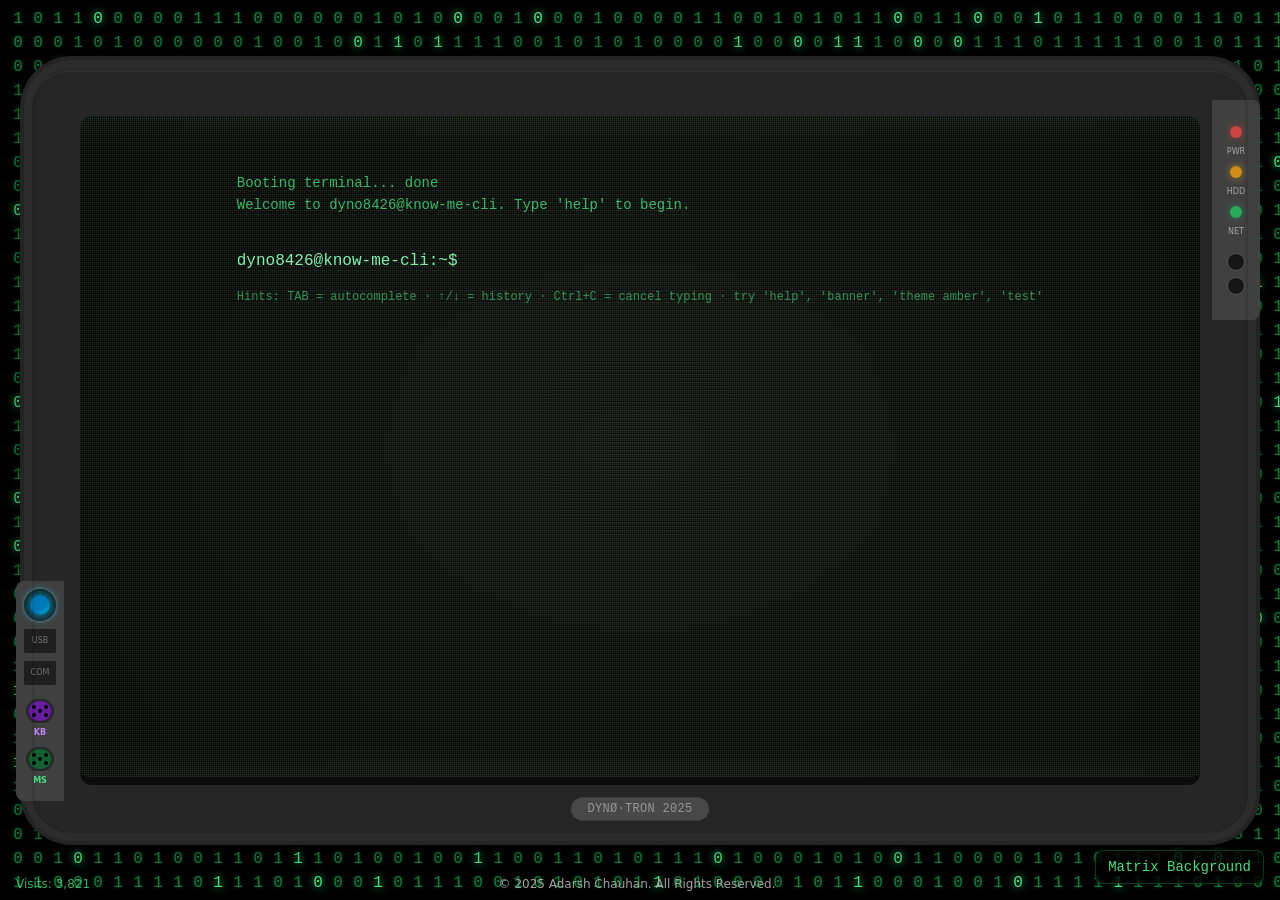
==== docs/index.html @ f68cdbf1 "chore: deploy site from dyno8426-cli @0ebcd3e7da10184cd6ae56329a484386a443151a" ====
<!doctype html>
<html lang="en">
  <head>
  <meta charset="UTF-8" />
  <meta name="viewport" content="width=device-width, initial-scale=1.0" />
  <title>Adarsh Chauhan's DYNØ·TRON 2025</title>
     <link rel="icon" type="image/svg+xml" href="./zero-one-icon.svg" />
    <script type="module" crossorigin src="./assets/index-DHwIZxsU.js"></script>
    <link rel="stylesheet" crossorigin href="./assets/index-DunEgooe.css">
  </head>
  <body>
    <div id="root"></div>
  </body>
</html>
---- docs/assets/index-DunEgooe.css ----
*,:before,:after{--tw-border-spacing-x: 0;--tw-border-spacing-y: 0;--tw-translate-x: 0;--tw-translate-y: 0;--tw-rotate: 0;--tw-skew-x: 0;--tw-skew-y: 0;--tw-scale-x: 1;--tw-scale-y: 1;--tw-pan-x: ;--tw-pan-y: ;--tw-pinch-zoom: ;--tw-scroll-snap-strictness: proximity;--tw-gradient-from-position: ;--tw-gradient-via-position: ;--tw-gradient-to-position: ;--tw-ordinal: ;--tw-slashed-zero: ;--tw-numeric-figure: ;--tw-numeric-spacing: ;--tw-numeric-fraction: ;--tw-ring-inset: ;--tw-ring-offset-width: 0px;--tw-ring-offset-color: #fff;--tw-ring-color: rgb(59 130 246 / .5);--tw-ring-offset-shadow: 0 0 #0000;--tw-ring-shadow: 0 0 #0000;--tw-shadow: 0 0 #0000;--tw-shadow-colored: 0 0 #0000;--tw-blur: ;--tw-brightness: ;--tw-contrast: ;--tw-grayscale: ;--tw-hue-rotate: ;--tw-invert: ;--tw-saturate: ;--tw-sepia: ;--tw-drop-shadow: ;--tw-backdrop-blur: ;--tw-backdrop-brightness: ;--tw-backdrop-contrast: ;--tw-backdrop-grayscale: ;--tw-backdrop-hue-rotate: ;--tw-backdrop-invert: ;--tw-backdrop-opacity: ;--tw-backdrop-saturate: ;--tw-backdrop-sepia: ;--tw-contain-size: ;--tw-contain-layout: ;--tw-contain-paint: ;--tw-contain-style: }::backdrop{--tw-border-spacing-x: 0;--tw-border-spacing-y: 0;--tw-translate-x: 0;--tw-translate-y: 0;--tw-rotate: 0;--tw-skew-x: 0;--tw-skew-y: 0;--tw-scale-x: 1;--tw-scale-y: 1;--tw-pan-x: ;--tw-pan-y: ;--tw-pinch-zoom: ;--tw-scroll-snap-strictness: proximity;--tw-gradient-from-position: ;--tw-gradient-via-position: ;--tw-gradient-to-position: ;--tw-ordinal: ;--tw-slashed-zero: ;--tw-numeric-figure: ;--tw-numeric-spacing: ;--tw-numeric-fraction: ;--tw-ring-inset: ;--tw-ring-offset-width: 0px;--tw-ring-offset-color: #fff;--tw-ring-color: rgb(59 130 246 / .5);--tw-ring-offset-shadow: 0 0 #0000;--tw-ring-shadow: 0 0 #0000;--tw-shadow: 0 0 #0000;--tw-shadow-colored: 0 0 #0000;--tw-blur: ;--tw-brightness: ;--tw-contrast: ;--tw-grayscale: ;--tw-hue-rotate: ;--tw-invert: ;--tw-saturate: ;--tw-sepia: ;--tw-drop-shadow: ;--tw-backdrop-blur: ;--tw-backdrop-brightness: ;--tw-backdrop-contrast: ;--tw-backdrop-grayscale: ;--tw-backdrop-hue-rotate: ;--tw-backdrop-invert: ;--tw-backdrop-opacity: ;--tw-backdrop-saturate: ;--tw-backdrop-sepia: ;--tw-contain-size: ;--tw-contain-layout: ;--tw-contain-paint: ;--tw-contain-style: }*,:before,:after{box-sizing:border-box;border-width:0;border-style:solid;border-color:#e5e7eb}:before,:after{--tw-content: ""}html,:host{line-height:1.5;-webkit-text-size-adjust:100%;-moz-tab-size:4;-o-tab-size:4;tab-size:4;font-family:ui-sans-serif,system-ui,sans-serif,"Apple Color Emoji","Segoe UI Emoji",Segoe UI Symbol,"Noto Color Emoji";font-feature-settings:normal;font-variation-settings:normal;-webkit-tap-highlight-color:transparent}body{margin:0;line-height:inherit}hr{height:0;color:inherit;border-top-width:1px}abbr:where([title]){-webkit-text-decoration:underline dotted;text-decoration:underline dotted}h1,h2,h3,h4,h5,h6{font-size:inherit;font-weight:inherit}a{color:inherit;text-decoration:inherit}b,strong{font-weight:bolder}code,kbd,samp,pre{font-family:ui-monospace,SFMono-Regular,Menlo,Monaco,Consolas,Liberation Mono,Courier New,monospace;font-feature-settings:normal;font-variation-settings:normal;font-size:1em}small{font-size:80%}sub,sup{font-size:75%;line-height:0;position:relative;vertical-align:baseline}sub{bottom:-.25em}sup{top:-.5em}table{text-indent:0;border-color:inherit;border-collapse:collapse}button,input,optgroup,select,textarea{font-family:inherit;font-feature-settings:inherit;font-variation-settings:inherit;font-size:100%;font-weight:inherit;line-height:inherit;letter-spacing:inherit;color:inherit;margin:0;padding:0}button,select{text-transform:none}button,input:where([type=button]),input:where([type=reset]),input:where([type=submit]){-webkit-appearance:button;background-color:transparent;background-image:none}:-moz-focusring{outline:auto}:-moz-ui-invalid{box-shadow:none}progress{vertical-align:baseline}::-webkit-inner-spin-button,::-webkit-outer-spin-button{height:auto}[type=search]{-webkit-appearance:textfield;outline-offset:-2px}::-webkit-search-decoration{-webkit-appearance:none}::-webkit-file-upload-button{-webkit-appearance:button;font:inherit}summary{display:list-item}blockquote,dl,dd,h1,h2,h3,h4,h5,h6,hr,figure,p,pre{margin:0}fieldset{margin:0;padding:0}legend{padding:0}ol,ul,menu{list-style:none;margin:0;padding:0}dialog{padding:0}textarea{resize:vertical}input::-moz-placeholder,textarea::-moz-placeholder{opacity:1;color:#9ca3af}input::placeholder,textarea::placeholder{opacity:1;color:#9ca3af}button,[role=button]{cursor:pointer}:disabled{cursor:default}img,svg,video,canvas,audio,iframe,embed,object{display:block;vertical-align:middle}img,video{max-width:100%;height:auto}[hidden]:where(:not([hidden=until-found])){display:none}.container{width:100%}@media (min-width: 640px){.container{max-width:640px}}@media (min-width: 768px){.container{max-width:768px}}@media (min-width: 1024px){.container{max-width:1024px}}@media (min-width: 1280px){.container{max-width:1280px}}@media (min-width: 1536px){.container{max-width:1536px}}.sr-only{position:absolute;width:1px;height:1px;padding:0;margin:-1px;overflow:hidden;clip:rect(0,0,0,0);white-space:nowrap;border-width:0}.pointer-events-none{pointer-events:none}.pointer-events-auto{pointer-events:auto}.static{position:static}.fixed{position:fixed}.absolute{position:absolute}.relative{position:relative}.inset-0{inset:0}.-left-4{left:-1rem}.-right-3{right:-.75rem}.bottom-1{bottom:.25rem}.bottom-2{bottom:.5rem}.bottom-3{bottom:.75rem}.bottom-4{bottom:1rem}.bottom-8{bottom:2rem}.left-0{left:0}.left-1{left:.25rem}.left-1\/2{left:50%}.right-1{right:.25rem}.right-4{right:1rem}.top-1{top:.25rem}.top-8{top:2rem}.z-10{z-index:10}.z-50{z-index:50}.mx-auto{margin-left:auto;margin-right:auto}.mb-6{margin-bottom:1.5rem}.mt-1{margin-top:.25rem}.mt-2{margin-top:.5rem}.mt-4{margin-top:1rem}.mt-auto{margin-top:auto}.block{display:block}.flex{display:flex}.\!grid{display:grid!important}.grid{display:grid}.hidden{display:none}.aspect-square{aspect-ratio:1 / 1}.h-1{height:.25rem}.h-10{height:2.5rem}.h-12{height:3rem}.h-3{height:.75rem}.h-4{height:1rem}.h-5{height:1.25rem}.h-6{height:1.5rem}.h-7{height:1.75rem}.h-8{height:2rem}.h-\[220px\]{height:220px}.h-\[85vh\]{height:85vh}.h-full{height:100%}.min-h-full{min-height:100%}.min-h-screen{min-height:100vh}.w-1{width:.25rem}.w-10{width:2.5rem}.w-12{width:3rem}.w-20{width:5rem}.w-3{width:.75rem}.w-4{width:1rem}.w-5{width:1.25rem}.w-7{width:1.75rem}.w-8{width:2rem}.w-\[95vw\]{width:95vw}.w-full{width:100%}.max-w-4xl{max-width:56rem}.max-w-\[1400px\]{max-width:1400px}.flex-1{flex:1 1 0%}.shrink-0{flex-shrink:0}.flex-grow,.grow{flex-grow:1}.-translate-x-1\/2{--tw-translate-x: -50%;transform:translate(var(--tw-translate-x),var(--tw-translate-y)) rotate(var(--tw-rotate)) skew(var(--tw-skew-x)) skewY(var(--tw-skew-y)) scaleX(var(--tw-scale-x)) scaleY(var(--tw-scale-y))}.transform{transform:translate(var(--tw-translate-x),var(--tw-translate-y)) rotate(var(--tw-rotate)) skew(var(--tw-skew-x)) skewY(var(--tw-skew-y)) scaleX(var(--tw-scale-x)) scaleY(var(--tw-scale-y))}@keyframes pulse{50%{opacity:.5}}.animate-pulse{animation:pulse 2s cubic-bezier(.4,0,.6,1) infinite}.cursor-pointer{cursor:pointer}.select-none{-webkit-user-select:none;-moz-user-select:none;user-select:none}.resize{resize:both}.flex-col{flex-direction:column}.place-items-center{place-items:center}.items-center{align-items:center}.items-baseline{align-items:baseline}.justify-center{justify-content:center}.justify-between{justify-content:space-between}.gap-1{gap:.25rem}.gap-2{gap:.5rem}.gap-4{gap:1rem}.space-y-1>:not([hidden])~:not([hidden]){--tw-space-y-reverse: 0;margin-top:calc(.25rem * calc(1 - var(--tw-space-y-reverse)));margin-bottom:calc(.25rem * var(--tw-space-y-reverse))}.overflow-auto{overflow:auto}.overflow-hidden{overflow:hidden}.whitespace-pre-wrap{white-space:pre-wrap}.break-all{word-break:break-all}.rounded-\[2\.5rem\]{border-radius:2.5rem}.rounded-full{border-radius:9999px}.rounded-lg{border-radius:.5rem}.rounded-sm{border-radius:.125rem}.rounded-xl{border-radius:.75rem}.rounded-l-lg{border-top-left-radius:.5rem;border-bottom-left-radius:.5rem}.rounded-r-lg{border-top-right-radius:.5rem;border-bottom-right-radius:.5rem}.border{border-width:1px}.border-2{border-width:2px}.border-b-8{border-bottom-width:8px}.border-amber-400\/30{border-color:#fbbf244d}.border-blue-500\/30{border-color:#3b82f64d}.border-green-500\/30{border-color:#22c55e4d}.border-neutral-400\/30{border-color:#a3a3a34d}.border-neutral-700{--tw-border-opacity: 1;border-color:rgb(64 64 64 / var(--tw-border-opacity, 1))}.border-neutral-800{--tw-border-opacity: 1;border-color:rgb(38 38 38 / var(--tw-border-opacity, 1))}.border-neutral-900\/50{border-color:#17171780}.border-red-500\/30{border-color:#ef44444d}.bg-amber-300{--tw-bg-opacity: 1;background-color:rgb(252 211 77 / var(--tw-bg-opacity, 1))}.bg-amber-500\/80{background-color:#f59e0bcc}.bg-black{--tw-bg-opacity: 1;background-color:rgb(0 0 0 / var(--tw-bg-opacity, 1))}.bg-black\/80{background-color:#000c}.bg-blue-400{--tw-bg-opacity: 1;background-color:rgb(96 165 250 / var(--tw-bg-opacity, 1))}.bg-green-400{--tw-bg-opacity: 1;background-color:rgb(74 222 128 / var(--tw-bg-opacity, 1))}.bg-green-500\/80{background-color:#22c55ecc}.bg-green-800\/80{background-color:#166534cc}.bg-green-900{--tw-bg-opacity: 1;background-color:rgb(20 83 45 / var(--tw-bg-opacity, 1))}.bg-green-900\/30{background-color:#14532d4d}.bg-neutral-200{--tw-bg-opacity: 1;background-color:rgb(229 229 229 / var(--tw-bg-opacity, 1))}.bg-neutral-600\/90{background-color:#525252e6}.bg-neutral-700{--tw-bg-opacity: 1;background-color:rgb(64 64 64 / var(--tw-bg-opacity, 1))}.bg-neutral-800{--tw-bg-opacity: 1;background-color:rgb(38 38 38 / var(--tw-bg-opacity, 1))}.bg-neutral-900{--tw-bg-opacity: 1;background-color:rgb(23 23 23 / var(--tw-bg-opacity, 1))}.bg-neutral-900\/80{background-color:#171717cc}.bg-purple-800\/80{background-color:#6b21a8cc}.bg-purple-900{--tw-bg-opacity: 1;background-color:rgb(88 28 135 / var(--tw-bg-opacity, 1))}.bg-red-400{--tw-bg-opacity: 1;background-color:rgb(248 113 113 / var(--tw-bg-opacity, 1))}.bg-red-500\/80{background-color:#ef4444cc}.bg-transparent{background-color:transparent}.bg-screen-glow{background-image:radial-gradient(ellipse at center,rgba(255,255,255,.15) 0%,transparent 70%)}.bg-screen-vignette{background-image:radial-gradient(circle at center,transparent 0%,rgba(0,0,0,.5) 100%)}.p-2{padding:.5rem}.p-4{padding:1rem}.p-6{padding:1.5rem}.px-3{padding-left:.75rem;padding-right:.75rem}.px-4{padding-left:1rem;padding-right:1rem}.py-1{padding-top:.25rem;padding-bottom:.25rem}.py-1\.5{padding-top:.375rem;padding-bottom:.375rem}.py-6{padding-top:1.5rem;padding-bottom:1.5rem}.text-center{text-align:center}.text-\[8px\]{font-size:8px}.text-sm{font-size:.875rem;line-height:1.25rem}.text-xs{font-size:.75rem;line-height:1rem}.font-bold{font-weight:700}.leading-relaxed{line-height:1.625}.tracking-wide{letter-spacing:.025em}.text-amber-200{--tw-text-opacity: 1;color:rgb(253 230 138 / var(--tw-text-opacity, 1))}.text-amber-300{--tw-text-opacity: 1;color:rgb(252 211 77 / var(--tw-text-opacity, 1))}.text-amber-700{--tw-text-opacity: 1;color:rgb(180 83 9 / var(--tw-text-opacity, 1))}.text-blue-300{--tw-text-opacity: 1;color:rgb(147 197 253 / var(--tw-text-opacity, 1))}.text-blue-400{--tw-text-opacity: 1;color:rgb(96 165 250 / var(--tw-text-opacity, 1))}.text-blue-700{--tw-text-opacity: 1;color:rgb(29 78 216 / var(--tw-text-opacity, 1))}.text-green-300{--tw-text-opacity: 1;color:rgb(134 239 172 / var(--tw-text-opacity, 1))}.text-green-400{--tw-text-opacity: 1;color:rgb(74 222 128 / var(--tw-text-opacity, 1))}.text-green-700{--tw-text-opacity: 1;color:rgb(21 128 61 / var(--tw-text-opacity, 1))}.text-neutral-100{--tw-text-opacity: 1;color:rgb(245 245 245 / var(--tw-text-opacity, 1))}.text-neutral-200{--tw-text-opacity: 1;color:rgb(229 229 229 / var(--tw-text-opacity, 1))}.text-neutral-400{--tw-text-opacity: 1;color:rgb(163 163 163 / var(--tw-text-opacity, 1))}.text-neutral-500{--tw-text-opacity: 1;color:rgb(115 115 115 / var(--tw-text-opacity, 1))}.text-neutral-700{--tw-text-opacity: 1;color:rgb(64 64 64 / var(--tw-text-opacity, 1))}.text-purple-400{--tw-text-opacity: 1;color:rgb(192 132 252 / var(--tw-text-opacity, 1))}.text-red-300{--tw-text-opacity: 1;color:rgb(252 165 165 / var(--tw-text-opacity, 1))}.text-red-400{--tw-text-opacity: 1;color:rgb(248 113 113 / var(--tw-text-opacity, 1))}.text-red-700{--tw-text-opacity: 1;color:rgb(185 28 28 / var(--tw-text-opacity, 1))}.text-white{--tw-text-opacity: 1;color:rgb(255 255 255 / var(--tw-text-opacity, 1))}.underline{text-decoration-line:underline}.opacity-100{opacity:1}.opacity-20{opacity:.2}.opacity-30{opacity:.3}.opacity-50{opacity:.5}.opacity-60{opacity:.6}.opacity-70{opacity:.7}.opacity-80{opacity:.8}.opacity-90{opacity:.9}.shadow{--tw-shadow: 0 1px 3px 0 rgb(0 0 0 / .1), 0 1px 2px -1px rgb(0 0 0 / .1);--tw-shadow-colored: 0 1px 3px 0 var(--tw-shadow-color), 0 1px 2px -1px var(--tw-shadow-color);box-shadow:var(--tw-ring-offset-shadow, 0 0 #0000),var(--tw-ring-shadow, 0 0 #0000),var(--tw-shadow)}.shadow-glow-amber{--tw-shadow: 0 0 8px rgba(251,191,36,.5);--tw-shadow-colored: 0 0 8px var(--tw-shadow-color);box-shadow:var(--tw-ring-offset-shadow, 0 0 #0000),var(--tw-ring-shadow, 0 0 #0000),var(--tw-shadow)}.shadow-glow-green{--tw-shadow: 0 0 8px rgba(34,197,94,.5);--tw-shadow-colored: 0 0 8px var(--tw-shadow-color);box-shadow:var(--tw-ring-offset-shadow, 0 0 #0000),var(--tw-ring-shadow, 0 0 #0000),var(--tw-shadow)}.shadow-glow-red{--tw-shadow: 0 0 8px rgba(239,68,68,.5);--tw-shadow-colored: 0 0 8px var(--tw-shadow-color);box-shadow:var(--tw-ring-offset-shadow, 0 0 #0000),var(--tw-ring-shadow, 0 0 #0000),var(--tw-shadow)}.shadow-inner{--tw-shadow: inset 0 2px 4px 0 rgb(0 0 0 / .05);--tw-shadow-colored: inset 0 2px 4px 0 var(--tw-shadow-color);box-shadow:var(--tw-ring-offset-shadow, 0 0 #0000),var(--tw-ring-shadow, 0 0 #0000),var(--tw-shadow)}.shadow-inner-screen{--tw-shadow: inset 0 0 30px rgba(0,0,0,.7);--tw-shadow-colored: inset 0 0 30px var(--tw-shadow-color);box-shadow:var(--tw-ring-offset-shadow, 0 0 #0000),var(--tw-ring-shadow, 0 0 #0000),var(--tw-shadow)}.shadow-inner-strong{--tw-shadow: inset 0 2px 4px rgba(0,0,0,.3);--tw-shadow-colored: inset 0 2px 4px var(--tw-shadow-color);box-shadow:var(--tw-ring-offset-shadow, 0 0 #0000),var(--tw-ring-shadow, 0 0 #0000),var(--tw-shadow)}.shadow-monitor{--tw-shadow: 0 0 0 8px #2c2c2c,0 0 0 12px #242424,0 0 32px 12px rgba(0,0,0,.4);--tw-shadow-colored: 0 0 0 8px var(--tw-shadow-color), 0 0 0 12px var(--tw-shadow-color), 0 0 32px 12px var(--tw-shadow-color);box-shadow:var(--tw-ring-offset-shadow, 0 0 #0000),var(--tw-ring-shadow, 0 0 #0000),var(--tw-shadow)}.outline-none{outline:2px solid transparent;outline-offset:2px}.ring-1{--tw-ring-offset-shadow: var(--tw-ring-inset) 0 0 0 var(--tw-ring-offset-width) var(--tw-ring-offset-color);--tw-ring-shadow: var(--tw-ring-inset) 0 0 0 calc(1px + var(--tw-ring-offset-width)) var(--tw-ring-color);box-shadow:var(--tw-ring-offset-shadow),var(--tw-ring-shadow),var(--tw-shadow, 0 0 #0000)}.ring-2{--tw-ring-offset-shadow: var(--tw-ring-inset) 0 0 0 var(--tw-ring-offset-width) var(--tw-ring-offset-color);--tw-ring-shadow: var(--tw-ring-inset) 0 0 0 calc(2px + var(--tw-ring-offset-width)) var(--tw-ring-color);box-shadow:var(--tw-ring-offset-shadow),var(--tw-ring-shadow),var(--tw-shadow, 0 0 #0000)}.ring-neutral-600{--tw-ring-opacity: 1;--tw-ring-color: rgb(82 82 82 / var(--tw-ring-opacity, 1))}.filter{filter:var(--tw-blur) var(--tw-brightness) var(--tw-contrast) var(--tw-grayscale) var(--tw-hue-rotate) var(--tw-invert) var(--tw-saturate) var(--tw-sepia) var(--tw-drop-shadow)}.transition-all{transition-property:all;transition-timing-function:cubic-bezier(.4,0,.2,1);transition-duration:.15s}.transition-colors{transition-property:color,background-color,border-color,text-decoration-color,fill,stroke;transition-timing-function:cubic-bezier(.4,0,.2,1);transition-duration:.15s}.transition-opacity{transition-property:opacity;transition-timing-function:cubic-bezier(.4,0,.2,1);transition-duration:.15s}.duration-200{transition-duration:.2s}.duration-75{transition-duration:75ms}.crt-monitor{position:relative;overflow:hidden}.crt-monitor:before{content:"";position:absolute;inset:0;pointer-events:none;z-index:1;background-size:100% 4px;background-image:linear-gradient(0deg,transparent 0%,rgba(32,128,32,.2) 2%,rgba(32,128,32,.8) 3%,rgba(32,128,32,.2) 3%,transparent 100%);animation:scanning 7.5s linear infinite}.crt-monitor:after{content:"";position:absolute;inset:0;pointer-events:none;z-index:2;background:linear-gradient(#12101000 50%,#00000040 50%);background-size:100% 4px}.crt-pixels{background-image:linear-gradient(to right,rgba(255,255,255,.1) 1px,transparent 1px),linear-gradient(to bottom,rgba(255,255,255,.1) 1px,transparent 1px);background-size:2px 2px}@keyframes scanning{0%{transform:translateY(-100%)}to{transform:translateY(100%)}}.font-mono{font-family:ui-monospace,SFMono-Regular,Menlo,Monaco,Consolas,Liberation Mono,Courier New,monospace}.input-mono-caret{font-family:ui-monospace,SFMono-Regular,Menlo,Monaco,Consolas,Liberation Mono,Courier New,monospace;line-height:1.25;caret-color:currentColor}@keyframes blink-caret{0%,50%{opacity:1}50.1%,to{opacity:0}}.input-mono-caret.fallback-caret{position:relative}.input-mono-caret.fallback-caret:after{content:"";position:absolute;right:0;top:0;bottom:0;width:8px;background:currentColor;margin:auto 0;animation:blink-caret .8s steps(2,end) infinite;display:none;border-radius:2px}.input-mono-caret.fallback-caret:focus:after{display:block}.selection\:bg-white\/10 *::-moz-selection{background-color:#ffffff1a}.selection\:bg-white\/10 *::selection{background-color:#ffffff1a}.selection\:text-white *::-moz-selection{--tw-text-opacity: 1;color:rgb(255 255 255 / var(--tw-text-opacity, 1))}.selection\:text-white *::selection{--tw-text-opacity: 1;color:rgb(255 255 255 / var(--tw-text-opacity, 1))}.selection\:bg-white\/10::-moz-selection{background-color:#ffffff1a}.selection\:bg-white\/10::selection{background-color:#ffffff1a}.selection\:text-white::-moz-selection{--tw-text-opacity: 1;color:rgb(255 255 255 / var(--tw-text-opacity, 1))}.selection\:text-white::selection{--tw-text-opacity: 1;color:rgb(255 255 255 / var(--tw-text-opacity, 1))}.before\:absolute:before{content:var(--tw-content);position:absolute}.before\:inset-0:before{content:var(--tw-content);inset:0}.before\:rounded-\[2\.5rem\]:before{content:var(--tw-content);border-radius:2.5rem}.before\:border-t-4:before{content:var(--tw-content);border-top-width:4px}.before\:border-neutral-600\/30:before{content:var(--tw-content);border-color:#5252524d}.before\:content-\[\'\'\]:before{--tw-content: "";content:var(--tw-content)}.after\:absolute:after{content:var(--tw-content);position:absolute}.after\:inset-0:after{content:var(--tw-content);inset:0}.after\:rounded-\[2\.5rem\]:after{content:var(--tw-content);border-radius:2.5rem}.after\:shadow-inner-strong:after{content:var(--tw-content);--tw-shadow: inset 0 2px 4px rgba(0,0,0,.3);--tw-shadow-colored: inset 0 2px 4px var(--tw-shadow-color);box-shadow:var(--tw-ring-offset-shadow, 0 0 #0000),var(--tw-ring-shadow, 0 0 #0000),var(--tw-shadow)}.after\:content-\[\'\'\]:after{--tw-content: "";content:var(--tw-content)}.hover\:border-amber-400\/50:hover{border-color:#fbbf2480}.hover\:border-blue-500\/50:hover{border-color:#3b82f680}.hover\:border-green-500\/50:hover{border-color:#22c55e80}.hover\:border-neutral-400\/50:hover{border-color:#a3a3a380}.hover\:border-red-500\/50:hover{border-color:#ef444480}.group:hover .group-hover\:opacity-100{opacity:1}@media (min-width: 640px){.sm\:py-10{padding-top:2.5rem;padding-bottom:2.5rem}}@media (min-width: 768px){.md\:p-8{padding:2rem}}@media (min-width: 1024px){.lg\:p-12{padding:3rem}}@keyframes matrix-rain{0%{transform:translateY(-100%);opacity:0}20%{opacity:.8}90%{opacity:.8}to{transform:translateY(100%);opacity:0}}.matrix-bg{position:fixed;inset:0;overflow:hidden;background:#000;z-index:0}.matrix-column{position:absolute;width:20px;top:0;left:var(--x);transform:translateY(var(--start-y));animation:matrix-rain var(--speed) infinite linear;animation-delay:var(--delay);-webkit-user-select:none;-moz-user-select:none;user-select:none}.matrix-character{display:block;text-align:center;font-family:monospace;font-size:14px;line-height:1}
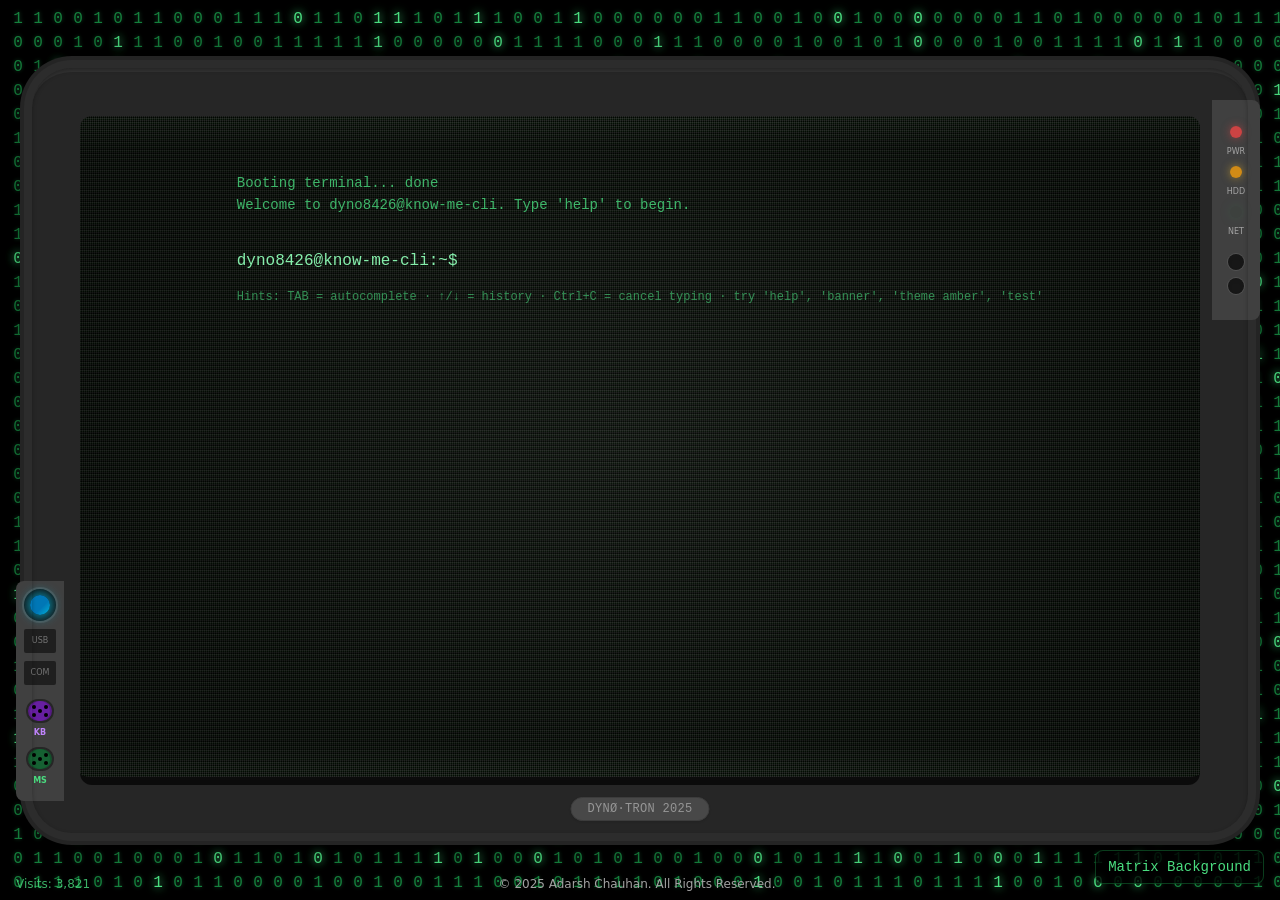
==== commit f91b0496: "chore: deploy site from dyno8426-cli @2c02b6acd213cca4d020128799803cfb2d955483" ====
--- a/docs/index.html
+++ b/docs/index.html
@@ -5,7 +5,7 @@
   <meta name="viewport" content="width=device-width, initial-scale=1.0" />
   <title>Adarsh Chauhan's DYNØ·TRON 2025</title>
      <link rel="icon" type="image/svg+xml" href="./zero-one-icon.svg" />
-    <script type="module" crossorigin src="./assets/index-DHwIZxsU.js"></script>
+    <script type="module" crossorigin src="./assets/index-De3m5Eih.js"></script>
     <link rel="stylesheet" crossorigin href="./assets/index-DunEgooe.css">
   </head>
   <body>
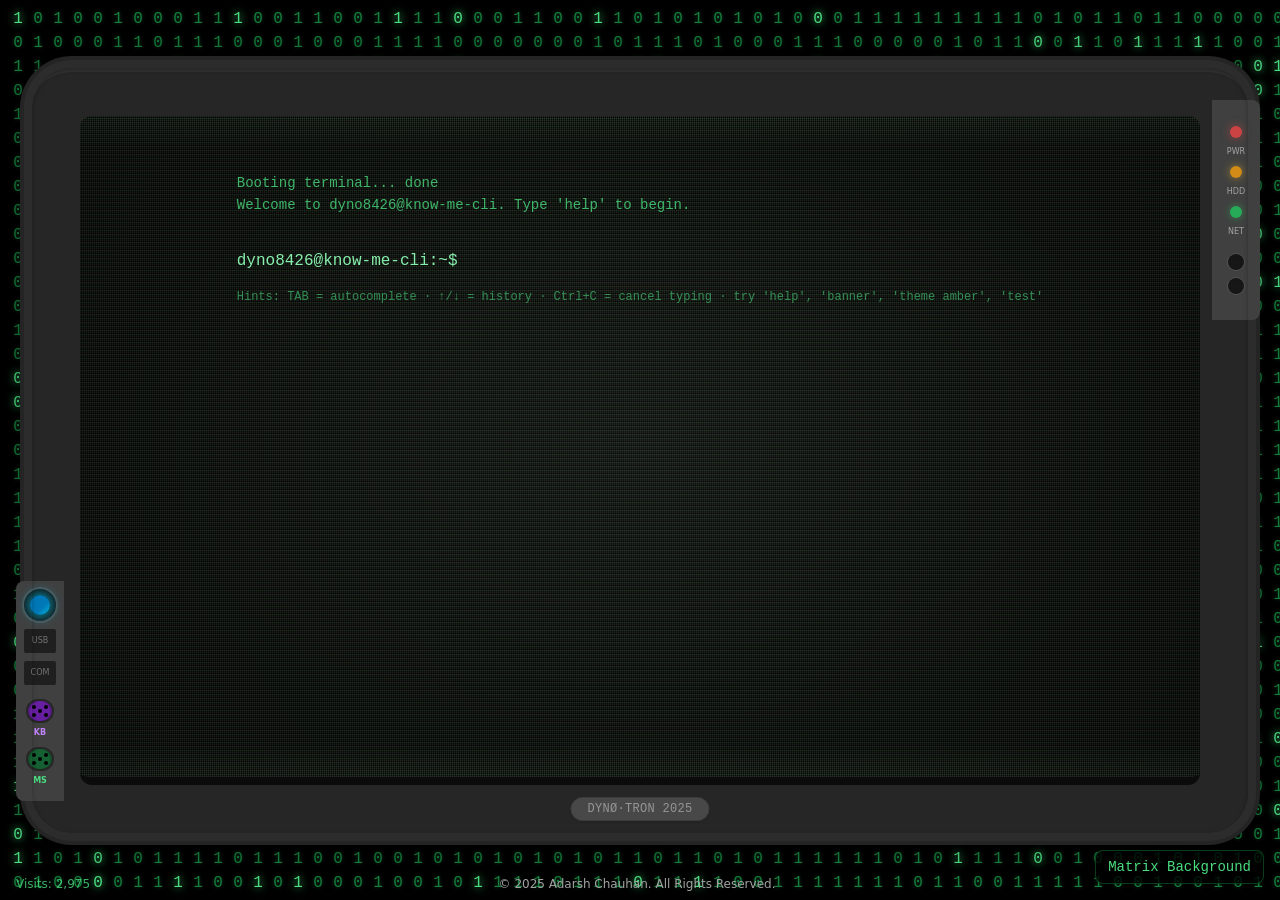
==== commit 4dd44414: "chore: deploy site from dyno8426-cli @3fd54de987e63e93e37acfb64f6f6dd888cb2ba9" ====
--- a/docs/index.html
+++ b/docs/index.html
@@ -5,7 +5,7 @@
   <meta name="viewport" content="width=device-width, initial-scale=1.0" />
   <title>Adarsh Chauhan's DYNØ·TRON 2025</title>
      <link rel="icon" type="image/svg+xml" href="./zero-one-icon.svg" />
-    <script type="module" crossorigin src="./assets/index-De3m5Eih.js"></script>
+    <script type="module" crossorigin src="./assets/index-BwGnNGCs.js"></script>
     <link rel="stylesheet" crossorigin href="./assets/index-DunEgooe.css">
   </head>
   <body>
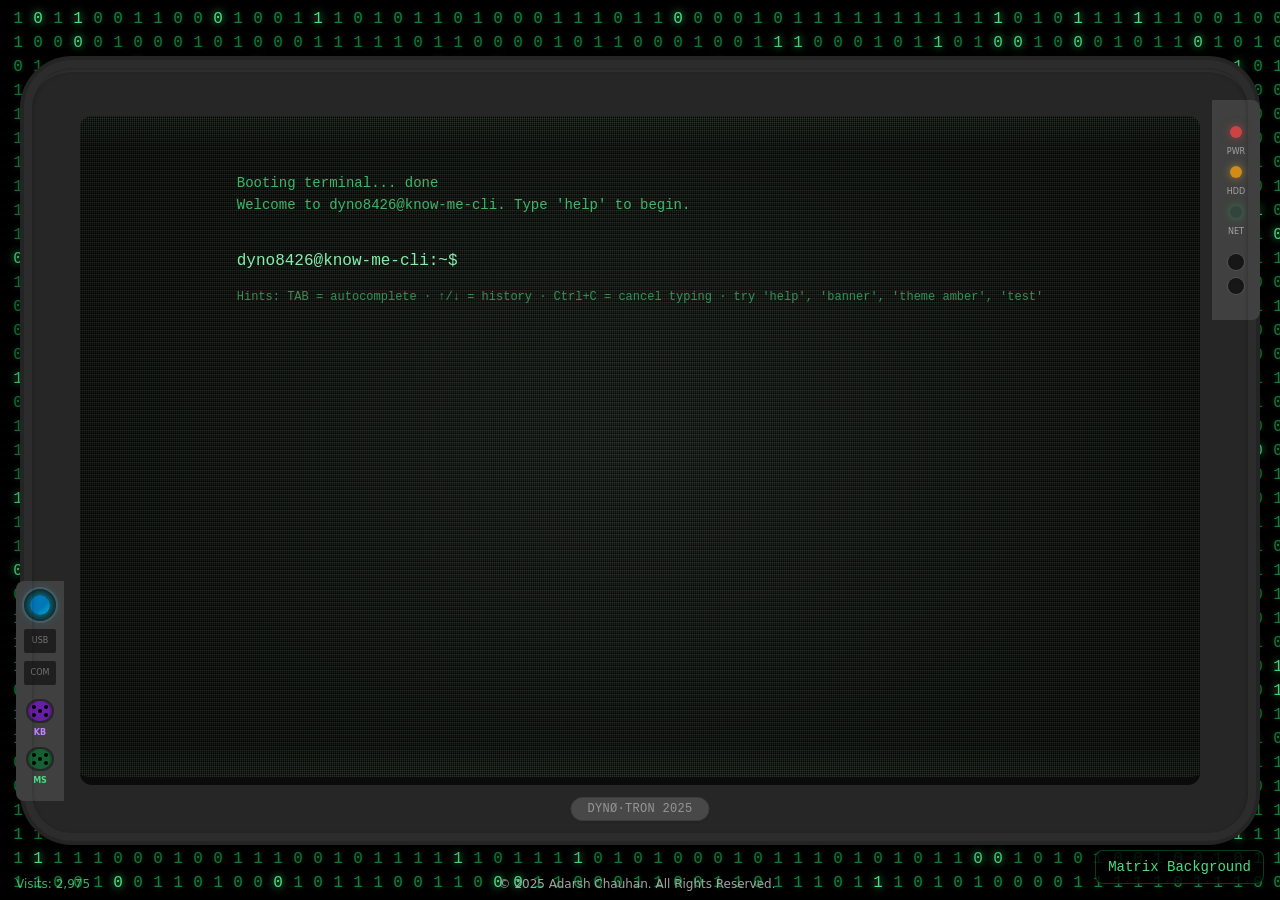
==== commit b7c11962: "chore: deploy site from dyno8426-cli @b16de069e86537dc4a39f9e432fbcb697ba85da4" ====
--- a/docs/index.html
+++ b/docs/index.html
@@ -5,7 +5,7 @@
   <meta name="viewport" content="width=device-width, initial-scale=1.0" />
   <title>Adarsh Chauhan's DYNØ·TRON 2025</title>
      <link rel="icon" type="image/svg+xml" href="./zero-one-icon.svg" />
-    <script type="module" crossorigin src="./assets/index-BwGnNGCs.js"></script>
+    <script type="module" crossorigin src="./assets/index-BaKZHmam.js"></script>
     <link rel="stylesheet" crossorigin href="./assets/index-DunEgooe.css">
   </head>
   <body>
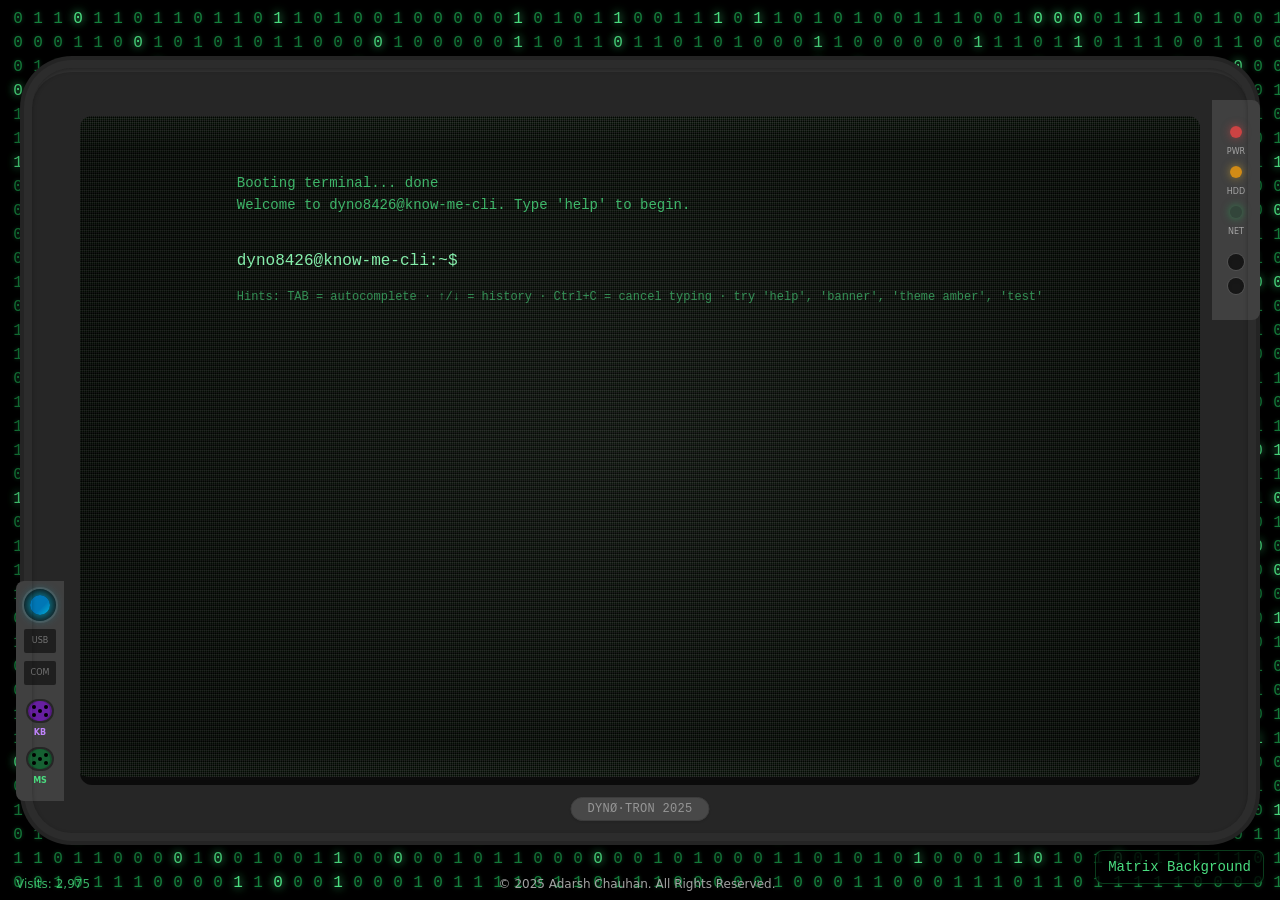
==== commit 08d4dd74: "chore: deploy site from dyno8426-cli @af8b89e1f89500865d2366c34874133da7fd3201" ====
--- a/docs/index.html
+++ b/docs/index.html
@@ -5,7 +5,7 @@
   <meta name="viewport" content="width=device-width, initial-scale=1.0" />
   <title>Adarsh Chauhan's DYNØ·TRON 2025</title>
      <link rel="icon" type="image/svg+xml" href="./zero-one-icon.svg" />
-    <script type="module" crossorigin src="./assets/index-BaKZHmam.js"></script>
+    <script type="module" crossorigin src="./assets/index-B5qIWxzX.js"></script>
     <link rel="stylesheet" crossorigin href="./assets/index-DunEgooe.css">
   </head>
   <body>
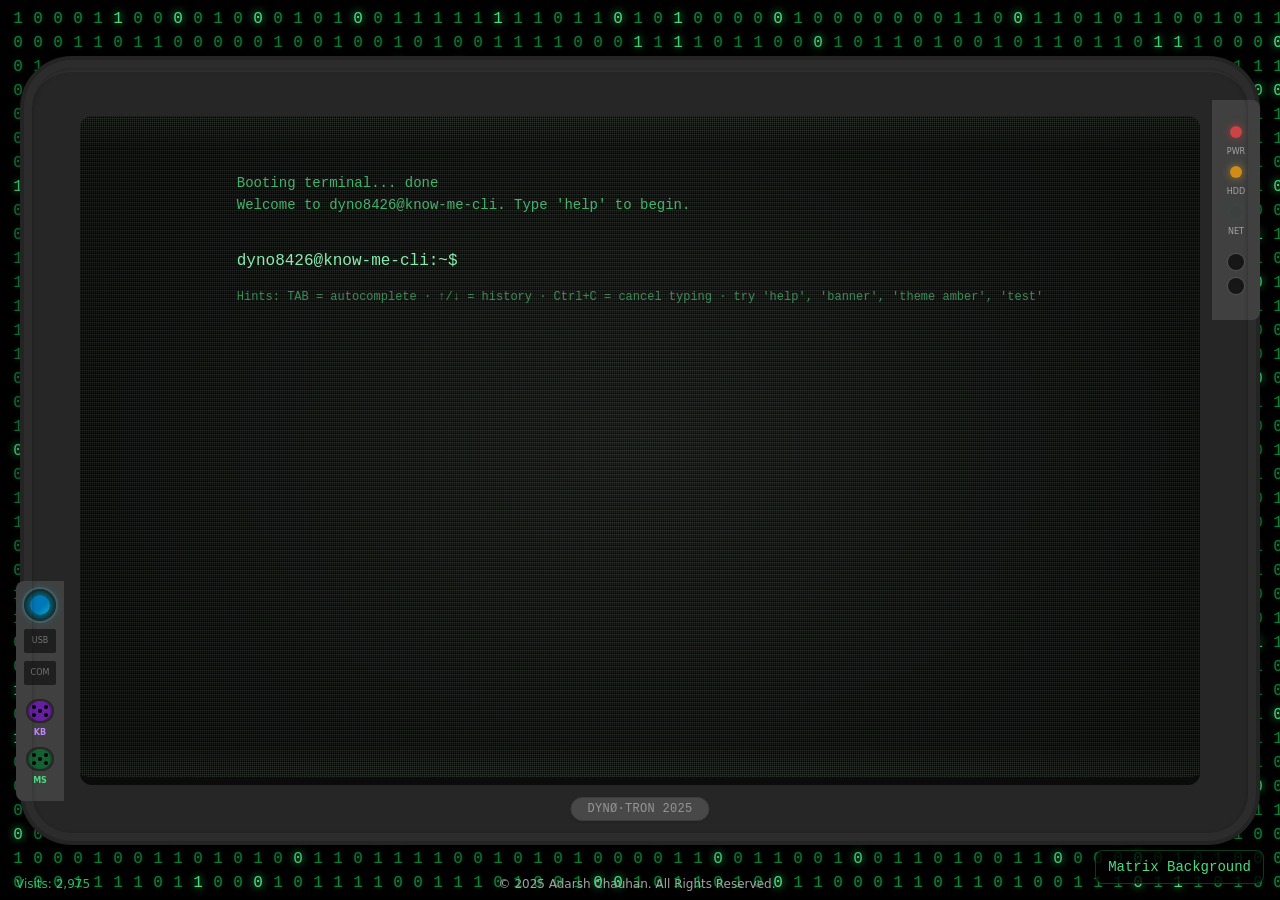
==== commit e09b77fd: "chore: deploy site from dyno8426-cli @4b2f892cefcb3e071998474ab17450027f090cb6" ====
--- a/docs/index.html
+++ b/docs/index.html
@@ -5,7 +5,7 @@
   <meta name="viewport" content="width=device-width, initial-scale=1.0" />
   <title>Adarsh Chauhan's DYNØ·TRON 2025</title>
      <link rel="icon" type="image/svg+xml" href="./zero-one-icon.svg" />
-    <script type="module" crossorigin src="./assets/index-B5qIWxzX.js"></script>
+    <script type="module" crossorigin src="./assets/index-BbDJPCMR.js"></script>
     <link rel="stylesheet" crossorigin href="./assets/index-DunEgooe.css">
   </head>
   <body>
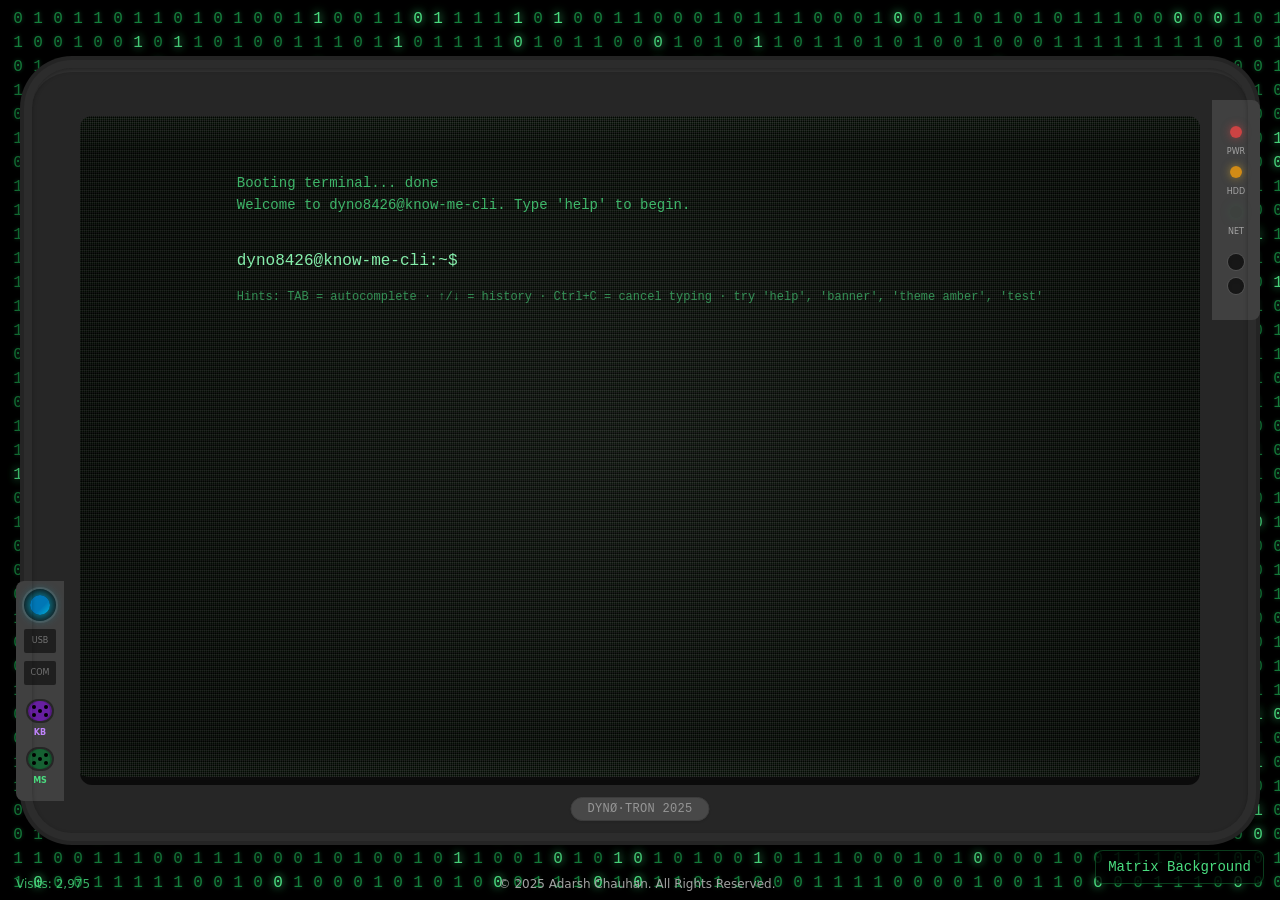
==== commit 947152a4: "chore: deploy site from dyno8426-cli @d3f3917b16f9ade5911f2e3bba07246d4e39b572" ====
--- a/docs/index.html
+++ b/docs/index.html
@@ -5,7 +5,7 @@
   <meta name="viewport" content="width=device-width, initial-scale=1.0" />
   <title>Adarsh Chauhan's DYNØ·TRON 2025</title>
      <link rel="icon" type="image/svg+xml" href="./zero-one-icon.svg" />
-    <script type="module" crossorigin src="./assets/index-BbDJPCMR.js"></script>
+    <script type="module" crossorigin src="./assets/index-CxZjwtBT.js"></script>
     <link rel="stylesheet" crossorigin href="./assets/index-DunEgooe.css">
   </head>
   <body>
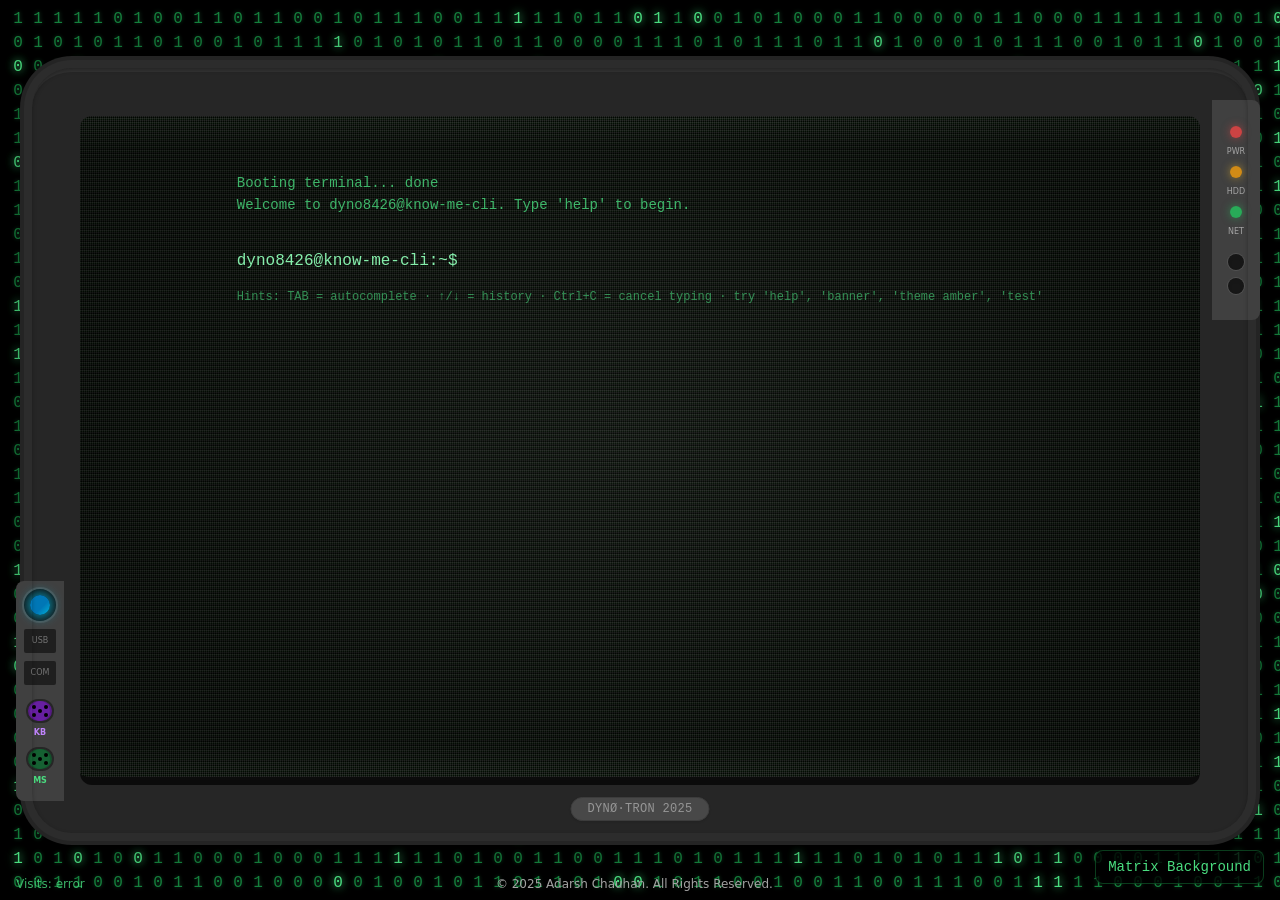
==== commit 97ad6bc5: "chore: deploy site from dyno8426-cli @8c42c3969d15ae5ec63ca192d1a46697fc8f5d4b" ====
--- a/docs/index.html
+++ b/docs/index.html
@@ -5,7 +5,7 @@
   <meta name="viewport" content="width=device-width, initial-scale=1.0" />
   <title>Adarsh Chauhan's DYNØ·TRON 2025</title>
      <link rel="icon" type="image/svg+xml" href="./zero-one-icon.svg" />
-    <script type="module" crossorigin src="./assets/index-CxZjwtBT.js"></script>
+    <script type="module" crossorigin src="./assets/index-C5a3tuXS.js"></script>
     <link rel="stylesheet" crossorigin href="./assets/index-DunEgooe.css">
   </head>
   <body>
